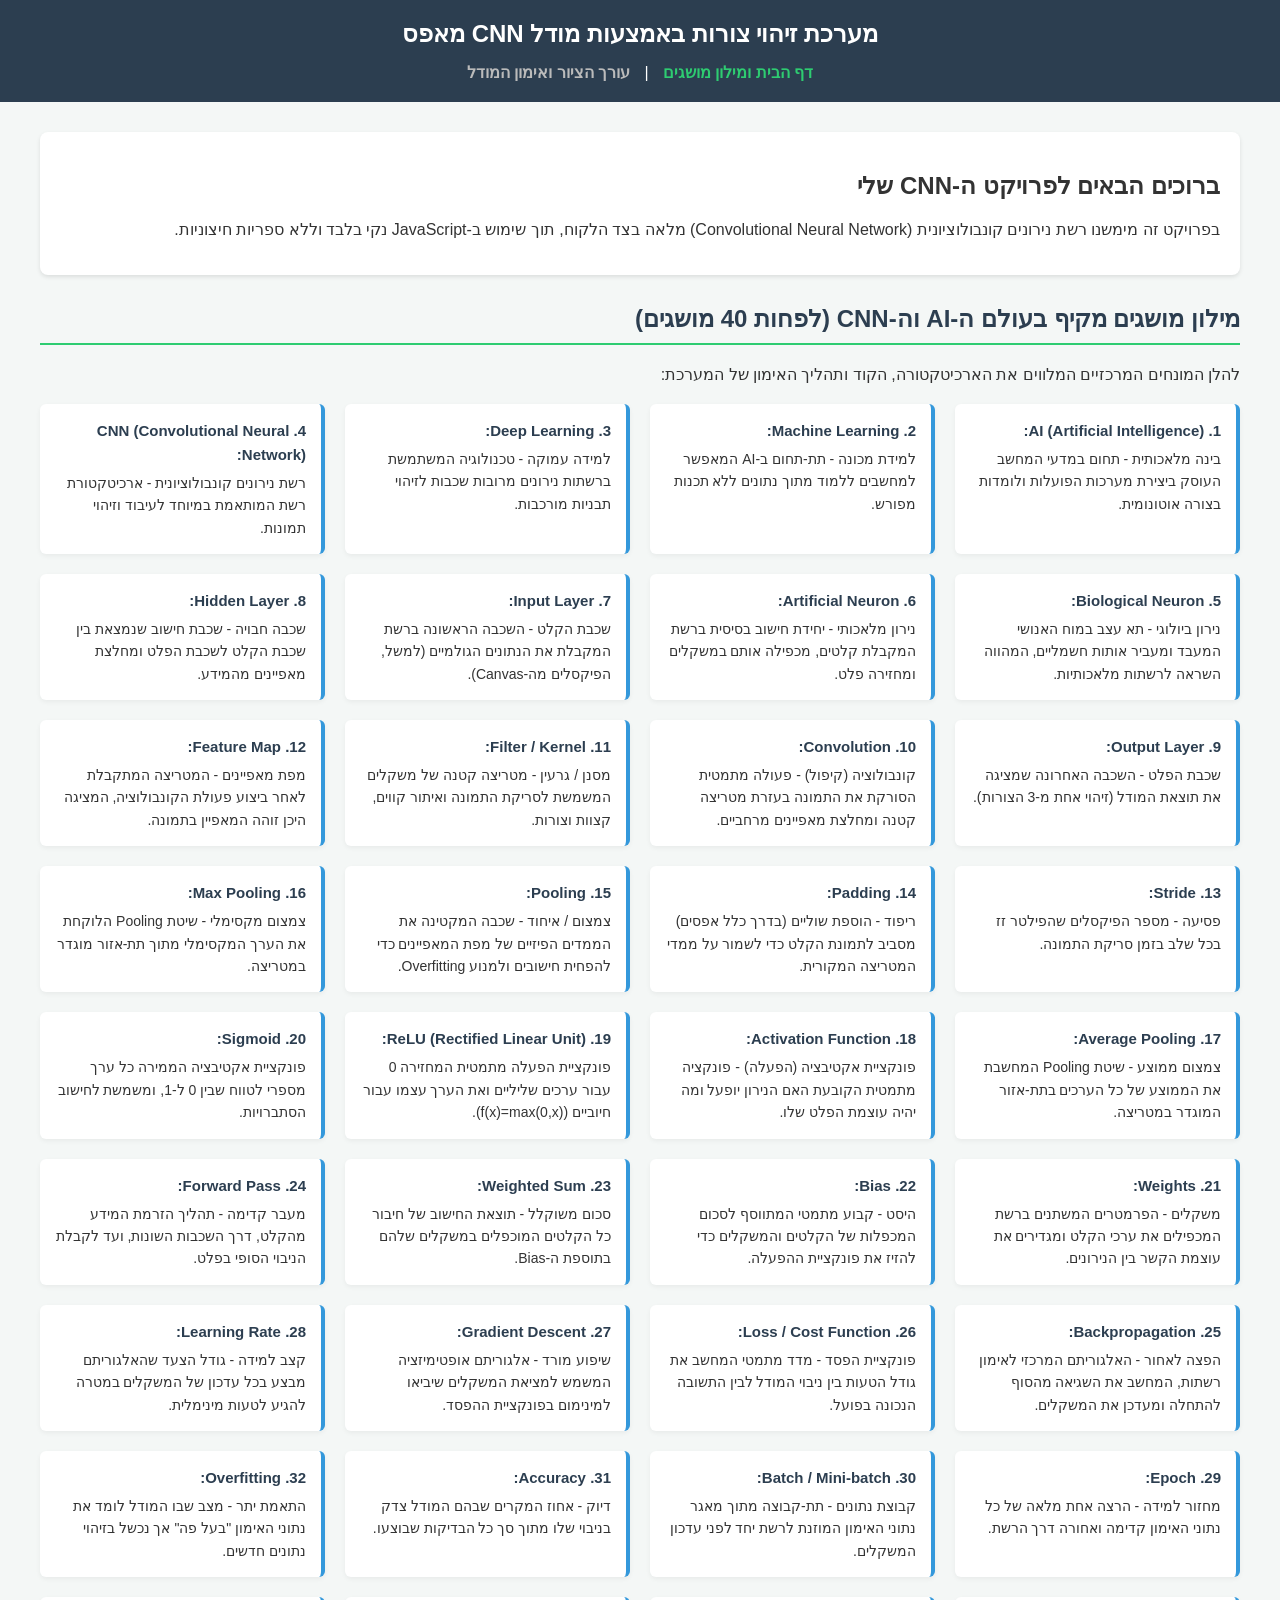
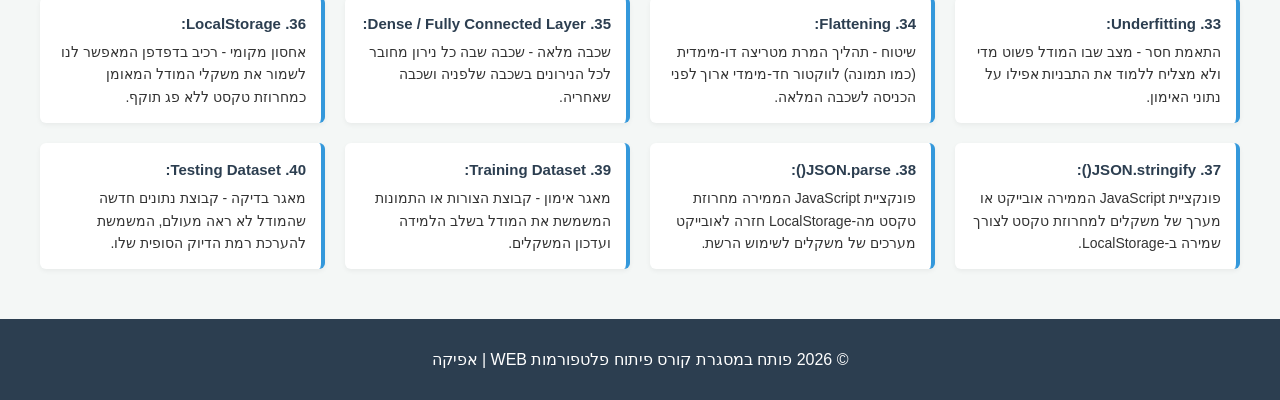
==== index.html @ 8817a7a9 "Add files via upload" ====
<!DOCTYPE html>
<html lang="he" dir="rtl">
<head>
    <meta charset="utf-8" />
    <title>רשת נירונים קונבולוציונית - מילון מושגים</title>
    <link href="style.css" rel="stylesheet" />
</head>
<body>

    <header>
        <h1>מערכת זיהוי צורות באמצעות מודל CNN מאפס</h1>
        <nav>
            <a href="index.html" class="active">דף הבית ומילון מושגים</a> | 
            <a href="model.html">עורך הציור ואימון המודל</a>
        </nav>
    </header>

    <main>
        <section id="intro">
            <h2>ברוכים הבאים לפרויקט ה-CNN שלי</h2>
            <p>בפרויקט זה מימשנו רשת נירונים קונבולוציונית (Convolutional Neural Network) מלאה בצד הלקוח, תוך שימוש ב-JavaScript נקי בלבד וללא ספריות חיצוניות.</p>
        </section>

        <section id="dictionary-section">
            <h2>מילון מושגים מקיף בעולם ה-AI וה-CNN (לפחות 40 מושגים)</h2>
            <p>להלן המונחים המרכזיים המלווים את הארכיטקטורה, הקוד ותהליך האימון של המערכת:</p>
            
            <div class="dictionary-grid">
                <!-- קבוצה 1: מונחים בסיסיים וארכיטקטורה -->
                <div class="card"><strong>1. AI (Artificial Intelligence):</strong> בינה מלאכותית - תחום במדעי המחשב העוסק ביצירת מערכות הפועלות ולומדות בצורה אוטונומית.</div>
                <div class="card"><strong>2. Machine Learning:</strong> למידת מכונה - תת-תחום ב-AI המאפשר למחשבים ללמוד מתוך נתונים ללא תכנות מפורש.</div>
                <div class="card"><strong>3. Deep Learning:</strong> למידה עמוקה - טכנולוגיה המשתמשת ברשתות נירונים מרובות שכבות לזיהוי תבניות מורכבות.</div>
                <div class="card"><strong>4. CNN (Convolutional Neural Network):</strong> רשת נירונים קונבולוציונית - ארכיטקטורת רשת המותאמת במיוחד לעיבוד וזיהוי תמונות.</div>
                <div class="card"><strong>5. Biological Neuron:</strong> נירון ביולוגי - תא עצב במוח האנושי המעבד ומעביר אותות חשמליים, המהווה השראה לרשתות מלאכותיות.</div>
                <div class="card"><strong>6. Artificial Neuron:</strong> נירון מלאכותי - יחידת חישוב בסיסית ברשת המקבלת קלטים, מכפילה אותם במשקלים ומחזירה פלט.</div>
                <div class="card"><strong>7. Input Layer:</strong> שכבת הקלט - השכבה הראשונה ברשת המקבלת את הנתונים הגולמיים (למשל, הפיקסלים מה-Canvas).</div>
                <div class="card"><strong>8. Hidden Layer:</strong> שכבה חבויה - שכבת חישוב שנמצאת בין שכבת הקלט לשכבת הפלט ומחלצת מאפיינים מהמידע.</div>
                <div class="card"><strong>9. Output Layer:</strong> שכבת הפלט - השכבה האחרונה שמציגה את תוצאת המודל (זיהוי אחת מ-3 הצורות).</div>
                <div class="card"><strong>10. Convolution:</strong> קונבולוציה (קיפול) - פעולה מתמטית הסורקת את התמונה בעזרת מטריצה קטנה ומחלצת מאפיינים מרחביים.</div>
                
                <!-- קבוצה 2: רכיבי קונבולוציה וסינון -->
                <div class="card"><strong>11. Filter / Kernel:</strong> מסנן / גרעין - מטריצה קטנה של משקלים המשמשת לסריקת התמונה ואיתור קווים, קצוות וצורות.</div>
                <div class="card"><strong>12. Feature Map:</strong> מפת מאפיינים - המטריצה המתקבלת לאחר ביצוע פעולת הקונבולוציה, המציגה היכן זוהה המאפיין בתמונה.</div>
                <div class="card"><strong>13. Stride:</strong> פסיעה - מספר הפיקסלים שהפילטר זז בכל שלב בזמן סריקת התמונה.</div>
                <div class="card"><strong>14. Padding:</strong> ריפוד - הוספת שוליים (בדרך כלל אפסים) מסביב לתמונת הקלט כדי לשמור על ממדי המטריצה המקורית.</div>
                <div class="card"><strong>15. Pooling:</strong> צמצום / איחוד - שכבה המקטינה את הממדים הפיזיים של מפת המאפיינים כדי להפחית חישובים ולמנוע Overfitting.</div>
                <div class="card"><strong>16. Max Pooling:</strong> צמצום מקסימלי - שיטת Pooling הלוקחת את הערך המקסימלי מתוך תת-אזור מוגדר במטריצה.</div>
                <div class="card"><strong>17. Average Pooling:</strong> צמצום ממוצע - שיטת Pooling המחשבת את הממוצע של כל הערכים בתת-אזור המוגדר במטריצה.</div>
                <div class="card"><strong>18. Activation Function:</strong> פונקציית אקטיבציה (הפעלה) - פונקציה מתמטית הקובעת האם הנירון יופעל ומה יהיה עוצמת הפלט שלו.</div>
                <div class="card"><strong>19. ReLU (Rectified Linear Unit):</strong> פונקציית הפעלה מתמטית המחזירה 0 עבור ערכים שליליים ואת הערך עצמו עבור חיוביים (f(x)=max(0,x)).</div>
                <div class="card"><strong>20. Sigmoid:</strong> פונקציית אקטיבציה הממירה כל ערך מספרי לטווח שבין 0 ל-1, ומשמשת לחישוב הסתברויות.</div>

                <!-- קבוצה 3: תהליכי אימון ומתמטיקה -->
                <div class="card"><strong>21. Weights:</strong> משקלים - הפרמטרים המשתנים ברשת המכפילים את ערכי הקלט ומגדירים את עוצמת הקשר בין הנירונים.</div>
                <div class="card"><strong>22. Bias:</strong> היסט - קבוע מתמטי המתווסף לסכום המכפלות של הקלטים והמשקלים כדי להזיז את פונקציית ההפעלה.</div>
                <div class="card"><strong>23. Weighted Sum:</strong> סכום משוקלל - תוצאת החישוב של חיבור כל הקלטים המוכפלים במשקלים שלהם בתוספת ה-Bias.</div>
                <div class="card"><strong>24. Forward Pass:</strong> מעבר קדימה - תהליך הזרמת המידע מהקלט, דרך השכבות השונות, ועד לקבלת הניבוי הסופי בפלט.</div>
                <div class="card"><strong>25. Backpropagation:</strong> הפצה לאחור - האלגוריתם המרכזי לאימון רשתות, המחשב את השגיאה מהסוף להתחלה ומעדכן את המשקלים.</div>
                <div class="card"><strong>26. Loss / Cost Function:</strong> פונקציית הפסד - מדד מתמטי המחשב את גודל הטעות בין ניבוי המודל לבין התשובה הנכונה בפועל.</div>
                <div class="card"><strong>27. Gradient Descent:</strong> שיפוע מורד - אלגוריתם אופטימיזציה המשמש למציאת המשקלים שיביאו למינימום בפונקציית ההפסד.</div>
                <div class="card"><strong>28. Learning Rate:</strong> קצב למידה - גודל הצעד שהאלגוריתם מבצע בכל עדכון של המשקלים במטרה להגיע לטעות מינימלית.</div>
                <div class="card"><strong>29. Epoch:</strong> מחזור למידה - הרצה אחת מלאה של כל נתוני האימון קדימה ואחורה דרך הרשת.</div>
                <div class="card"><strong>30. Batch / Mini-batch:</strong> קבוצת נתונים - תת-קבוצה מתוך מאגר נתוני האימון המוזנת לרשת יחד לפני עדכון המשקלים.</div>

                <!-- קבוצה 4: הערכה, אחסון וביצועים -->
                <div class="card"><strong>31. Accuracy:</strong> דיוק - אחוז המקרים שבהם המודל צדק בניבוי שלו מתוך סך כל הבדיקות שבוצעו.</div>
                <div class="card"><strong>32. Overfitting:</strong> התאמת יתר - מצב שבו המודל לומד את נתוני האימון "בעל פה" אך נכשל בזיהוי נתונים חדשים.</div>
                <div class="card"><strong>33. Underfitting:</strong> התאמת חסר - מצב שבו המודל פשוט מדי ולא מצליח ללמוד את התבניות אפילו על נתוני האימון.</div>
                <div class="card"><strong>34. Flattening:</strong> שיטוח - תהליך המרת מטריצה דו-מימדית (כמו תמונה) לווקטור חד-מימדי ארוך לפני הכניסה לשכבה המלאה.</div>
                <div class="card"><strong>35. Dense / Fully Connected Layer:</strong> שכבה מלאה - שכבה שבה כל נירון מחובר לכל הנירונים בשכבה שלפניה ושכבה שאחריה.</div>
                <div class="card"><strong>36. LocalStorage:</strong> אחסון מקומי - רכיב בדפדפן המאפשר לנו לשמור את משקלי המודל המאומן כמחרוזת טקסט ללא פג תוקף.</div>
                <div class="card"><strong>37. JSON.stringify():</strong> פונקציית JavaScript הממירה אובייקט או מערך של משקלים למחרוזת טקסט לצורך שמירה ב-LocalStorage.</div>
                <div class="card"><strong>38. JSON.parse():</strong> פונקציית JavaScript הממירה מחרוזת טקסט מה-LocalStorage חזרה לאובייקט מערכים של משקלים לשימוש הרשת.</div>
                <div class="card"><strong>39. Training Dataset:</strong> מאגר אימון - קבוצת הצורות או התמונות המשמשת את המודל בשלב הלמידה ועדכון המשקלים.</div>
                <div class="card"><strong>40. Testing Dataset:</strong> מאגר בדיקה - קבוצת נתונים חדשה שהמודל לא ראה מעולם, המשמשת להערכת רמת הדיוק הסופית שלו.</div>
            </div>
        </section>
    </main>

    <footer>
        <p>© 2026 פותח במסגרת קורס פיתוח פלטפורמות WEB | אפיקה</p>
    </footer>

</body>
</html>
---- style.css ----
/* ����� ���� ������ */
body {
    font-family: Arial, sans-serif;
    margin: 0;
    padding: 0;
    background-color: #f4f7f6;
    color: #333;
}

/* ����� ������ ������ ����� */
header {
    background-color: #2c3e50;
    color: white;
    padding: 20px;
    text-align: center;
}

    header h1 {
        margin: 0;
        font-size: 24px;
    }

nav {
    margin-top: 15px;
}

    nav a {
        color: #bbb;
        text-decoration: none;
        margin: 0 10px;
        font-weight: bold;
        transition: color 0.3s;
    }

        nav a:hover, nav a.active {
            color: #2ecc71;
        }

/* ���� ����� */
main {
    max-width: 1200px;
    margin: 30px auto;
    padding: 0 20px;
}

#intro {
    background-color: white;
    padding: 20px;
    border-radius: 8px;
    box-shadow: 0 2px 4px rgba(0,0,0,0.1);
    margin-bottom: 30px;
}

#dictionary-section h2 {
    color: #2c3e50;
    border-bottom: 2px solid #2ecc71;
    padding-bottom: 10px;
}

/* ����� ����� ������� �-Grid */
.dictionary-grid {
    display: grid;
    grid-template-columns: repeat(auto-fill, minmax(280px, 1fr));
    gap: 20px;
    margin-top: 20px;
}

/* �������� ������ */
.card {
    background-color: white;
    padding: 15px;
    border-radius: 6px;
    box-shadow: 0 2px 5px rgba(0,0,0,0.05);
    border-right: 4px solid #3498db;
    line-height: 1.6;
    font-size: 14px;
    transition: transform 0.2s, box-shadow 0.2s;
}

    .card:hover {
        transform: translateY(-3px);
        box-shadow: 0 4px 10px rgba(0,0,0,0.1);
    }

    .card strong {
        color: #2c3e50;
        display: block;
        margin-bottom: 5px;
        font-size: 15px;
    }

/* ����� ������ */
footer {
    background-color: #2c3e50;
    color: white;
    text-align: center;
    padding: 15px;
    position: relative;
    bottom: 0;
    width: 100%;
    margin-top: 50px;
    box-sizing: border-box;
}

/* ����� ���� ������ */
body {
    font-family: Arial, sans-serif;
    margin: 0;
    padding: 0;
    background-color: #f4f7f6;
    color: #333;
}

/* ����� ������ ������ ����� */
header {
    background-color: #2c3e50;
    color: white;
    padding: 20px;
    text-align: center;
}

    header h1 {
        margin: 0;
        font-size: 24px;
    }

nav {
    margin-top: 15px;
}

    nav a {
        color: #bbb;
        text-decoration: none;
        margin: 0 10px;
        font-weight: bold;
        transition: color 0.3s;
    }

        nav a:hover, nav a.active {
            color: #2ecc71;
        }

/* ���� ����� */
main {
    max-width: 1200px;
    margin: 30px auto;
    padding: 0 20px;
}

#intro {
    background-color: white;
    padding: 20px;
    border-radius: 8px;
    box-shadow: 0 2px 4px rgba(0,0,0,0.1);
    margin-bottom: 30px;
}

#dictionary-section h2 {
    color: #2c3e50;
    border-bottom: 2px solid #2ecc71;
    padding-bottom: 10px;
}

/* ����� ����� ������� �-Grid */
.dictionary-grid {
    display: grid;
    grid-template-columns: repeat(auto-fill, minmax(280px, 1fr));
    gap: 20px;
    margin-top: 20px;
}

/* �������� ������ */
.card {
    background-color: white;
    padding: 15px;
    border-radius: 6px;
    box-shadow: 0 2px 5px rgba(0,0,0,0.05);
    border-right: 4px solid #3498db;
    line-height: 1.6;
    font-size: 14px;
    transition: transform 0.2s, box-shadow 0.2s;
}

    .card:hover {
        transform: translateY(-3px);
        box-shadow: 0 4px 10px rgba(0,0,0,0.1);
    }

    .card strong {
        color: #2c3e50;
        display: block;
        margin-bottom: 5px;
        font-size: 15px;
    }

/* ����� ������ */
footer {
    background-color: #2c3e50;
    color: white;
    text-align: center;
    padding: 15px;
    position: relative;
    bottom: 0;
    width: 100%;
    margin-top: 50px;
    box-sizing: border-box;
}

/* ==========================================================================
   ����� ����� ���� �� ����� (model.html)
   ========================================================================== */

/* ����� ���� ���� ������ (���� ������ �����, ���� ���� �����) */
.model-container {
    display: flex;
    flex-wrap: wrap;
    gap: 30px;
    margin-top: 20px;
}

/* ����� ������� */
.control-panel {
    flex: 1;
    min-width: 300px;
    background-color: white;
    padding: 25px;
    border-radius: 8px;
    box-shadow: 0 2px 5px rgba(0,0,0,0.05);
}

/* ����� ��� ����� */
.workspace-panel {
    flex: 1.2;
    min-width: 320px;
    background-color: white;
    padding: 25px;
    border-radius: 8px;
    box-shadow: 0 2px 5px rgba(0,0,0,0.05);
    text-align: center;
}

    .control-panel h2, .workspace-panel h2 {
        color: #2c3e50;
        margin-top: 0;
        font-size: 20px;
        border-bottom: 2px solid #3498db;
        padding-bottom: 8px;
    }

.instruction-text {
    font-size: 14px;
    color: #7f8c8d;
    margin-bottom: 20px;
}

/* ����� ��� (Inputs) */
.control-group {
    display: flex;
    justify-content: space-between;
    align-items: center;
    margin-bottom: 15px;
}

    .control-group label {
        font-weight: bold;
        font-size: 14px;
        color: #34495e;
    }

    .control-group input, .control-group select {
        width: 100px;
        padding: 6px 10px;
        border: 1px solid #bdc3c7;
        border-radius: 4px;
        font-size: 14px;
        text-align: center;
    }

/* ����� ����� ����� */
.status-box {
    background-color: #f8f9fa;
    padding: 15px;
    border-radius: 6px;
    border: 1px solid #e9ecef;
    margin-top: 20px;
    text-align: right;
}

    .status-box h3 {
        margin-top: 0;
        font-size: 16px;
        color: #2c3e50;
    }

    .status-box p {
        margin: 8px 0;
        font-size: 14px;
    }

.status-text {
    font-weight: bold;
}

.text-red {
    color: #e74c3c;
}

.text-green {
    color: #2ecc71;
}

/* ����� ��� ����� (Canvas) */
.canvas-wrapper {
    display: inline-block;
    background-color: #000000; /* ���� ���� ���� ������ ���� - ����� ������ ����� */
    padding: 5px;
    border-radius: 8px;
    box-shadow: 0 4px 10px rgba(0,0,0,0.15);
    margin: 15px 0;
}

canvas {
    display: block;
    cursor: crosshair; /* ���� �� ����� ������ ���� ���� */
    background-color: #000000;
}

/* ������ ����� ���� �-Canvas */
.canvas-controls {
    display: flex;
    justify-content: center;
    align-items: center;
    gap: 15px;
    margin-bottom: 25px;
}

.label-select-shape {
    font-weight: bold;
    font-size: 14px;
    margin-right: 10px;
}

/* ���� ������ ������ �������� */
.action-buttons {
    display: flex;
    justify-content: center;
    gap: 15px;
    margin-bottom: 20px;
}

/* ����� ���� �� ������� */
button {
    padding: 10px 18px;
    font-size: 14px;
    font-weight: bold;
    border: none;
    border-radius: 4px;
    cursor: pointer;
    transition: background-color 0.2s, transform 0.1s;
}

    button:active {
        transform: scale(0.98);
    }

.btn-primary {
    background-color: #3498db;
    color: white;
}

    .btn-primary:hover {
        background-color: #2980b9;
    }

.btn-secondary {
    background-color: #95a5a6;
    color: white;
}

    .btn-secondary:hover {
        background-color: #7f8c8d;
    }

.btn-action {
    background-color: #2ecc71;
    color: white;
    padding: 12px 24px;
    font-size: 15px;
}

    .btn-action:hover {
        background-color: #27ae60;
    }

.btn-danger {
    background-color: #e74c3c;
    color: white;
}

    .btn-danger:hover {
        background-color: #c0392b;
    }

/* ��� ��� ������ ���� (���� ����� �������) */
.btn-disabled {
    background-color: #bdc3c7 !important;
    color: #7f8c8d !important;
    cursor: not-allowed;
}

/* ����� ����� ������ */
.prediction-box {
    background-color: #e8f4f8;
    border: 2px dashed #3498db;
    padding: 15px;
    border-radius: 6px;
    font-size: 18px;
    font-weight: bold;
    color: #2c3e50;
    margin-top: 20px;
}

.predicted-value {
    color: #e67e22;
    font-size: 22px;
}

hr {
    border: 0;
    border-top: 1px solid #eee;
    margin: 20px 0;
}
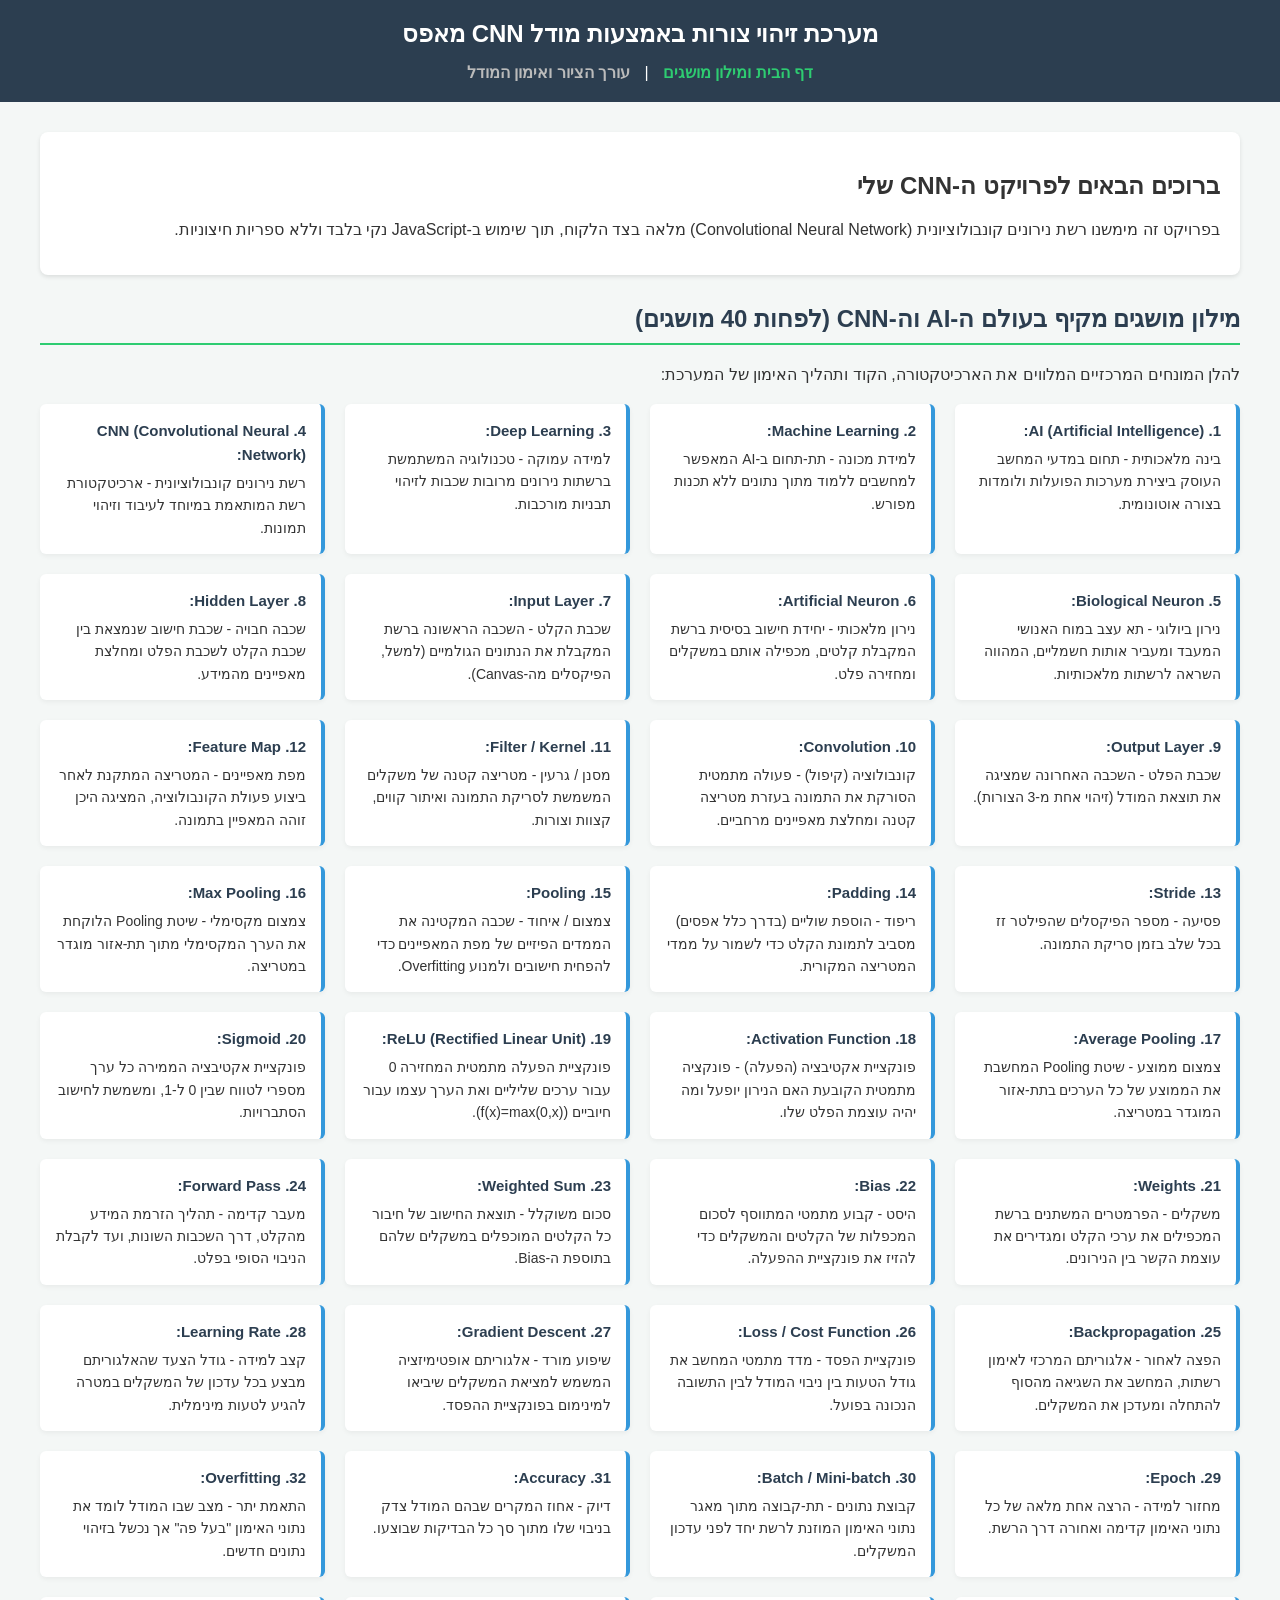
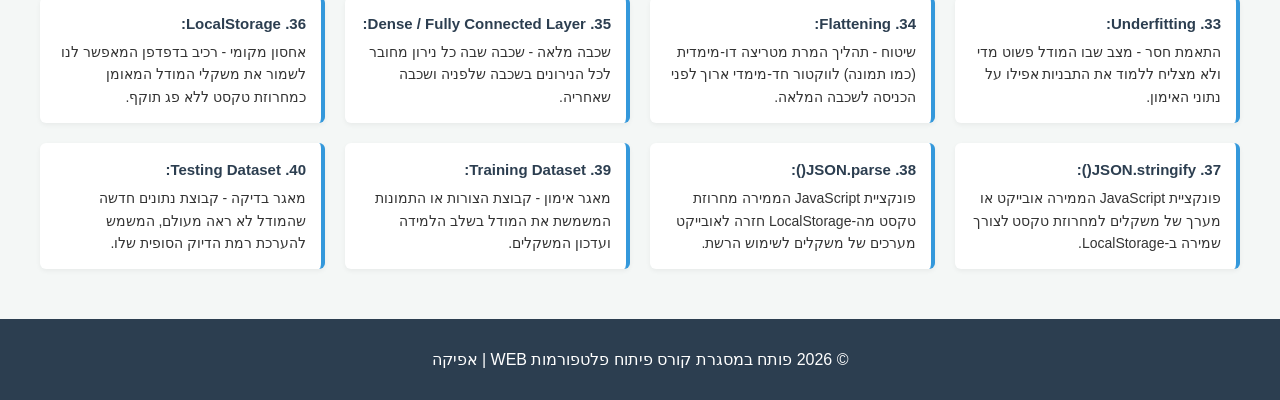
==== commit 74257d29: "Update index.html" ====
--- a/index.html
+++ b/index.html
@@ -26,7 +26,6 @@
             <p>להלן המונחים המרכזיים המלווים את הארכיטקטורה, הקוד ותהליך האימון של המערכת:</p>
             
             <div class="dictionary-grid">
-                <!-- קבוצה 1: מונחים בסיסיים וארכיטקטורה -->
                 <div class="card"><strong>1. AI (Artificial Intelligence):</strong> בינה מלאכותית - תחום במדעי המחשב העוסק ביצירת מערכות הפועלות ולומדות בצורה אוטונומית.</div>
                 <div class="card"><strong>2. Machine Learning:</strong> למידת מכונה - תת-תחום ב-AI המאפשר למחשבים ללמוד מתוך נתונים ללא תכנות מפורש.</div>
                 <div class="card"><strong>3. Deep Learning:</strong> למידה עמוקה - טכנולוגיה המשתמשת ברשתות נירונים מרובות שכבות לזיהוי תבניות מורכבות.</div>
@@ -37,10 +36,8 @@
                 <div class="card"><strong>8. Hidden Layer:</strong> שכבה חבויה - שכבת חישוב שנמצאת בין שכבת הקלט לשכבת הפלט ומחלצת מאפיינים מהמידע.</div>
                 <div class="card"><strong>9. Output Layer:</strong> שכבת הפלט - השכבה האחרונה שמציגה את תוצאת המודל (זיהוי אחת מ-3 הצורות).</div>
                 <div class="card"><strong>10. Convolution:</strong> קונבולוציה (קיפול) - פעולה מתמטית הסורקת את התמונה בעזרת מטריצה קטנה ומחלצת מאפיינים מרחביים.</div>
-                
-                <!-- קבוצה 2: רכיבי קונבולוציה וסינון -->
                 <div class="card"><strong>11. Filter / Kernel:</strong> מסנן / גרעין - מטריצה קטנה של משקלים המשמשת לסריקת התמונה ואיתור קווים, קצוות וצורות.</div>
-                <div class="card"><strong>12. Feature Map:</strong> מפת מאפיינים - המטריצה המתקבלת לאחר ביצוע פעולת הקונבולוציה, המציגה היכן זוהה המאפיין בתמונה.</div>
+                <div class="card"><strong>12. Feature Map:</strong> מפת מאפיינים - המטריצה המתקנת לאחר ביצוע פעולת הקונבולוציה, המציגה היכן זוהה המאפיין בתמונה.</div>
                 <div class="card"><strong>13. Stride:</strong> פסיעה - מספר הפיקסלים שהפילטר זז בכל שלב בזמן סריקת התמונה.</div>
                 <div class="card"><strong>14. Padding:</strong> ריפוד - הוספת שוליים (בדרך כלל אפסים) מסביב לתמונת הקלט כדי לשמור על ממדי המטריצה המקורית.</div>
                 <div class="card"><strong>15. Pooling:</strong> צמצום / איחוד - שכבה המקטינה את הממדים הפיזיים של מפת המאפיינים כדי להפחית חישובים ולמנוע Overfitting.</div>
@@ -49,20 +46,16 @@
                 <div class="card"><strong>18. Activation Function:</strong> פונקציית אקטיבציה (הפעלה) - פונקציה מתמטית הקובעת האם הנירון יופעל ומה יהיה עוצמת הפלט שלו.</div>
                 <div class="card"><strong>19. ReLU (Rectified Linear Unit):</strong> פונקציית הפעלה מתמטית המחזירה 0 עבור ערכים שליליים ואת הערך עצמו עבור חיוביים (f(x)=max(0,x)).</div>
                 <div class="card"><strong>20. Sigmoid:</strong> פונקציית אקטיבציה הממירה כל ערך מספרי לטווח שבין 0 ל-1, ומשמשת לחישוב הסתברויות.</div>
-
-                <!-- קבוצה 3: תהליכי אימון ומתמטיקה -->
                 <div class="card"><strong>21. Weights:</strong> משקלים - הפרמטרים המשתנים ברשת המכפילים את ערכי הקלט ומגדירים את עוצמת הקשר בין הנירונים.</div>
                 <div class="card"><strong>22. Bias:</strong> היסט - קבוע מתמטי המתווסף לסכום המכפלות של הקלטים והמשקלים כדי להזיז את פונקציית ההפעלה.</div>
                 <div class="card"><strong>23. Weighted Sum:</strong> סכום משוקלל - תוצאת החישוב של חיבור כל הקלטים המוכפלים במשקלים שלהם בתוספת ה-Bias.</div>
                 <div class="card"><strong>24. Forward Pass:</strong> מעבר קדימה - תהליך הזרמת המידע מהקלט, דרך השכבות השונות, ועד לקבלת הניבוי הסופי בפלט.</div>
-                <div class="card"><strong>25. Backpropagation:</strong> הפצה לאחור - האלגוריתם המרכזי לאימון רשתות, המחשב את השגיאה מהסוף להתחלה ומעדכן את המשקלים.</div>
+                <div class="card"><strong>25. Backpropagation:</strong> הפצה לאחור - אלגוריתם המרכזי לאימון רשתות, המחשב את השגיאה מהסוף להתחלה ומעדכן את המשקלים.</div>
                 <div class="card"><strong>26. Loss / Cost Function:</strong> פונקציית הפסד - מדד מתמטי המחשב את גודל הטעות בין ניבוי המודל לבין התשובה הנכונה בפועל.</div>
                 <div class="card"><strong>27. Gradient Descent:</strong> שיפוע מורד - אלגוריתם אופטימיזציה המשמש למציאת המשקלים שיביאו למינימום בפונקציית ההפסד.</div>
                 <div class="card"><strong>28. Learning Rate:</strong> קצב למידה - גודל הצעד שהאלגוריתם מבצע בכל עדכון של המשקלים במטרה להגיע לטעות מינימלית.</div>
                 <div class="card"><strong>29. Epoch:</strong> מחזור למידה - הרצה אחת מלאה של כל נתוני האימון קדימה ואחורה דרך הרשת.</div>
                 <div class="card"><strong>30. Batch / Mini-batch:</strong> קבוצת נתונים - תת-קבוצה מתוך מאגר נתוני האימון המוזנת לרשת יחד לפני עדכון המשקלים.</div>
-
-                <!-- קבוצה 4: הערכה, אחסון וביצועים -->
                 <div class="card"><strong>31. Accuracy:</strong> דיוק - אחוז המקרים שבהם המודל צדק בניבוי שלו מתוך סך כל הבדיקות שבוצעו.</div>
                 <div class="card"><strong>32. Overfitting:</strong> התאמת יתר - מצב שבו המודל לומד את נתוני האימון "בעל פה" אך נכשל בזיהוי נתונים חדשים.</div>
                 <div class="card"><strong>33. Underfitting:</strong> התאמת חסר - מצב שבו המודל פשוט מדי ולא מצליח ללמוד את התבניות אפילו על נתוני האימון.</div>
@@ -72,7 +65,7 @@
                 <div class="card"><strong>37. JSON.stringify():</strong> פונקציית JavaScript הממירה אובייקט או מערך של משקלים למחרוזת טקסט לצורך שמירה ב-LocalStorage.</div>
                 <div class="card"><strong>38. JSON.parse():</strong> פונקציית JavaScript הממירה מחרוזת טקסט מה-LocalStorage חזרה לאובייקט מערכים של משקלים לשימוש הרשת.</div>
                 <div class="card"><strong>39. Training Dataset:</strong> מאגר אימון - קבוצת הצורות או התמונות המשמשת את המודל בשלב הלמידה ועדכון המשקלים.</div>
-                <div class="card"><strong>40. Testing Dataset:</strong> מאגר בדיקה - קבוצת נתונים חדשה שהמודל לא ראה מעולם, המשמשת להערכת רמת הדיוק הסופית שלו.</div>
+                <div class="card"><strong>40. Testing Dataset:</strong> מאגר בדיקה - קבוצת נתונים חדשה שהמודל לא ראה מעולם, המשמש להערכת רמת הדיוק הסופית שלו.</div>
             </div>
         </section>
     </main>
@@ -82,4 +75,4 @@
     </footer>
 
 </body>
-</html>+</html>
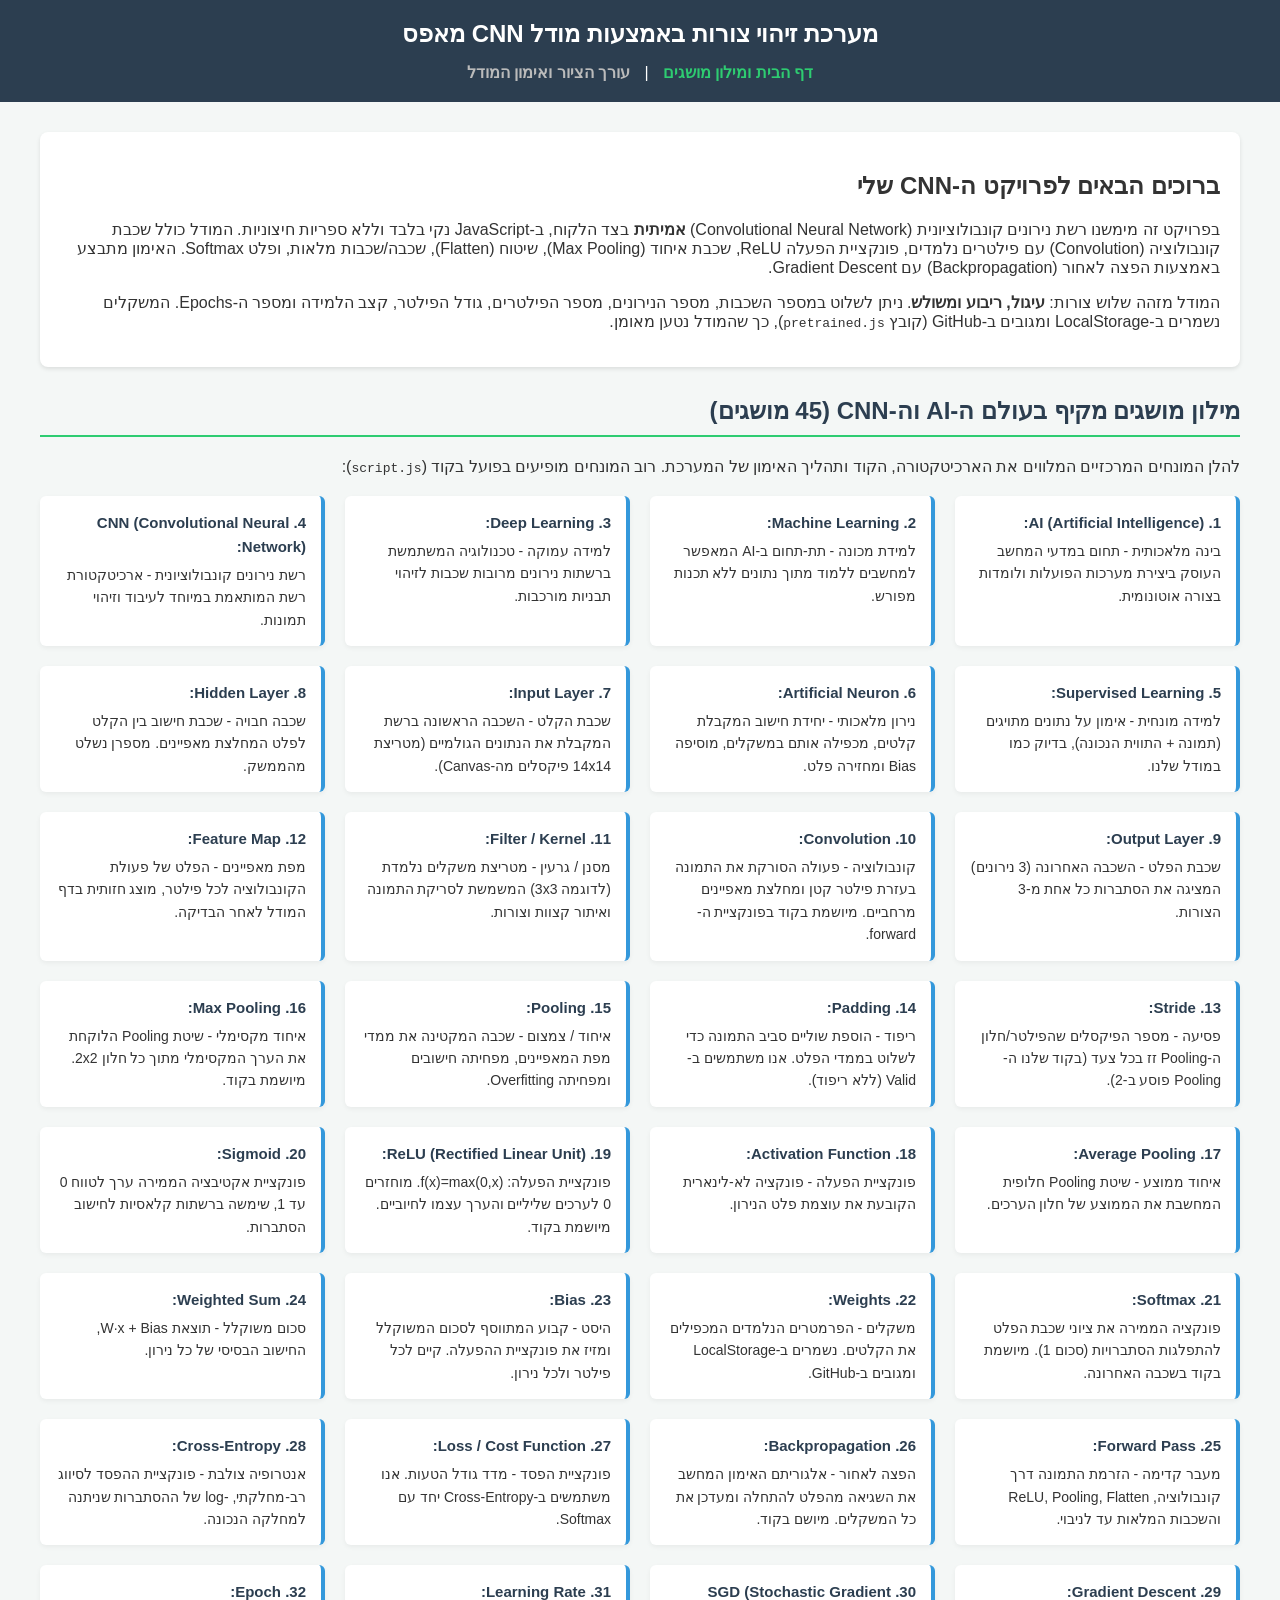
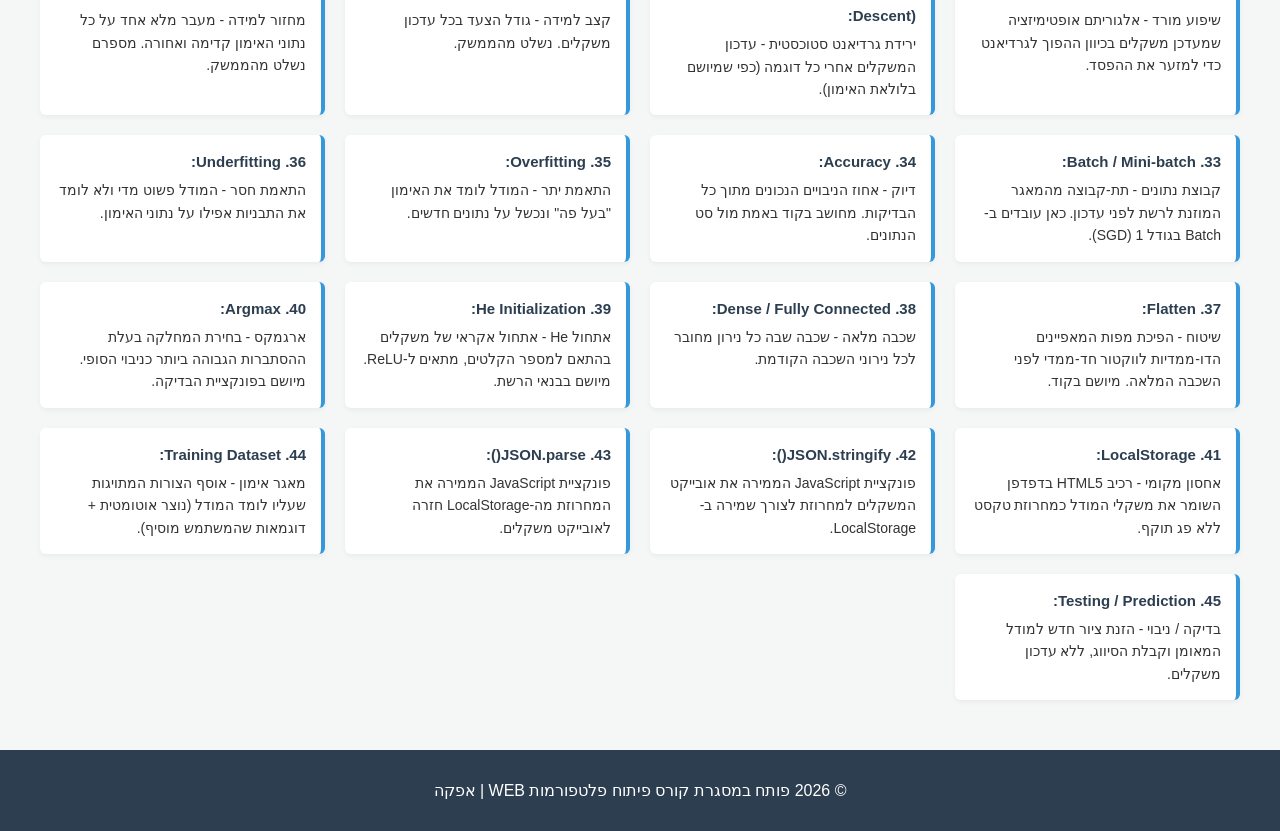
==== commit d6f9deb0: "Update index.html" ====
--- a/index.html
+++ b/index.html
@@ -18,60 +18,66 @@
     <main>
         <section id="intro">
             <h2>ברוכים הבאים לפרויקט ה-CNN שלי</h2>
-            <p>בפרויקט זה מימשנו רשת נירונים קונבולוציונית (Convolutional Neural Network) מלאה בצד הלקוח, תוך שימוש ב-JavaScript נקי בלבד וללא ספריות חיצוניות.</p>
+            <p>בפרויקט זה מימשנו רשת נירונים קונבולוציונית (Convolutional Neural Network) <strong>אמיתית</strong> בצד הלקוח, ב-JavaScript נקי בלבד וללא ספריות חיצוניות. המודל כולל שכבת קונבולוציה (Convolution) עם פילטרים נלמדים, פונקציית הפעלה ReLU, שכבת איחוד (Max Pooling), שיטוח (Flatten), שכבה/שכבות מלאות, ופלט Softmax. האימון מתבצע באמצעות הפצה לאחור (Backpropagation) עם Gradient Descent.</p>
+            <p>המודל מזהה שלוש צורות: <strong>עיגול, ריבוע ומשולש</strong>. ניתן לשלוט במספר השכבות, מספר הנירונים, מספר הפילטרים, גודל הפילטר, קצב הלמידה ומספר ה-Epochs. המשקלים נשמרים ב-LocalStorage ומגובים ב-GitHub (קובץ <code>pretrained.js</code>), כך שהמודל נטען מאומן.</p>
         </section>
 
         <section id="dictionary-section">
-            <h2>מילון מושגים מקיף בעולם ה-AI וה-CNN (לפחות 40 מושגים)</h2>
-            <p>להלן המונחים המרכזיים המלווים את הארכיטקטורה, הקוד ותהליך האימון של המערכת:</p>
+            <h2>מילון מושגים מקיף בעולם ה-AI וה-CNN (45 מושגים)</h2>
+            <p>להלן המונחים המרכזיים המלווים את הארכיטקטורה, הקוד ותהליך האימון של המערכת. רוב המונחים מופיעים בפועל בקוד (<code>script.js</code>):</p>
             
             <div class="dictionary-grid">
                 <div class="card"><strong>1. AI (Artificial Intelligence):</strong> בינה מלאכותית - תחום במדעי המחשב העוסק ביצירת מערכות הפועלות ולומדות בצורה אוטונומית.</div>
                 <div class="card"><strong>2. Machine Learning:</strong> למידת מכונה - תת-תחום ב-AI המאפשר למחשבים ללמוד מתוך נתונים ללא תכנות מפורש.</div>
                 <div class="card"><strong>3. Deep Learning:</strong> למידה עמוקה - טכנולוגיה המשתמשת ברשתות נירונים מרובות שכבות לזיהוי תבניות מורכבות.</div>
                 <div class="card"><strong>4. CNN (Convolutional Neural Network):</strong> רשת נירונים קונבולוציונית - ארכיטקטורת רשת המותאמת במיוחד לעיבוד וזיהוי תמונות.</div>
-                <div class="card"><strong>5. Biological Neuron:</strong> נירון ביולוגי - תא עצב במוח האנושי המעבד ומעביר אותות חשמליים, המהווה השראה לרשתות מלאכותיות.</div>
-                <div class="card"><strong>6. Artificial Neuron:</strong> נירון מלאכותי - יחידת חישוב בסיסית ברשת המקבלת קלטים, מכפילה אותם במשקלים ומחזירה פלט.</div>
-                <div class="card"><strong>7. Input Layer:</strong> שכבת הקלט - השכבה הראשונה ברשת המקבלת את הנתונים הגולמיים (למשל, הפיקסלים מה-Canvas).</div>
-                <div class="card"><strong>8. Hidden Layer:</strong> שכבה חבויה - שכבת חישוב שנמצאת בין שכבת הקלט לשכבת הפלט ומחלצת מאפיינים מהמידע.</div>
-                <div class="card"><strong>9. Output Layer:</strong> שכבת הפלט - השכבה האחרונה שמציגה את תוצאת המודל (זיהוי אחת מ-3 הצורות).</div>
-                <div class="card"><strong>10. Convolution:</strong> קונבולוציה (קיפול) - פעולה מתמטית הסורקת את התמונה בעזרת מטריצה קטנה ומחלצת מאפיינים מרחביים.</div>
-                <div class="card"><strong>11. Filter / Kernel:</strong> מסנן / גרעין - מטריצה קטנה של משקלים המשמשת לסריקת התמונה ואיתור קווים, קצוות וצורות.</div>
-                <div class="card"><strong>12. Feature Map:</strong> מפת מאפיינים - המטריצה המתקנת לאחר ביצוע פעולת הקונבולוציה, המציגה היכן זוהה המאפיין בתמונה.</div>
-                <div class="card"><strong>13. Stride:</strong> פסיעה - מספר הפיקסלים שהפילטר זז בכל שלב בזמן סריקת התמונה.</div>
-                <div class="card"><strong>14. Padding:</strong> ריפוד - הוספת שוליים (בדרך כלל אפסים) מסביב לתמונת הקלט כדי לשמור על ממדי המטריצה המקורית.</div>
-                <div class="card"><strong>15. Pooling:</strong> צמצום / איחוד - שכבה המקטינה את הממדים הפיזיים של מפת המאפיינים כדי להפחית חישובים ולמנוע Overfitting.</div>
-                <div class="card"><strong>16. Max Pooling:</strong> צמצום מקסימלי - שיטת Pooling הלוקחת את הערך המקסימלי מתוך תת-אזור מוגדר במטריצה.</div>
-                <div class="card"><strong>17. Average Pooling:</strong> צמצום ממוצע - שיטת Pooling המחשבת את הממוצע של כל הערכים בתת-אזור המוגדר במטריצה.</div>
-                <div class="card"><strong>18. Activation Function:</strong> פונקציית אקטיבציה (הפעלה) - פונקציה מתמטית הקובעת האם הנירון יופעל ומה יהיה עוצמת הפלט שלו.</div>
-                <div class="card"><strong>19. ReLU (Rectified Linear Unit):</strong> פונקציית הפעלה מתמטית המחזירה 0 עבור ערכים שליליים ואת הערך עצמו עבור חיוביים (f(x)=max(0,x)).</div>
-                <div class="card"><strong>20. Sigmoid:</strong> פונקציית אקטיבציה הממירה כל ערך מספרי לטווח שבין 0 ל-1, ומשמשת לחישוב הסתברויות.</div>
-                <div class="card"><strong>21. Weights:</strong> משקלים - הפרמטרים המשתנים ברשת המכפילים את ערכי הקלט ומגדירים את עוצמת הקשר בין הנירונים.</div>
-                <div class="card"><strong>22. Bias:</strong> היסט - קבוע מתמטי המתווסף לסכום המכפלות של הקלטים והמשקלים כדי להזיז את פונקציית ההפעלה.</div>
-                <div class="card"><strong>23. Weighted Sum:</strong> סכום משוקלל - תוצאת החישוב של חיבור כל הקלטים המוכפלים במשקלים שלהם בתוספת ה-Bias.</div>
-                <div class="card"><strong>24. Forward Pass:</strong> מעבר קדימה - תהליך הזרמת המידע מהקלט, דרך השכבות השונות, ועד לקבלת הניבוי הסופי בפלט.</div>
-                <div class="card"><strong>25. Backpropagation:</strong> הפצה לאחור - אלגוריתם המרכזי לאימון רשתות, המחשב את השגיאה מהסוף להתחלה ומעדכן את המשקלים.</div>
-                <div class="card"><strong>26. Loss / Cost Function:</strong> פונקציית הפסד - מדד מתמטי המחשב את גודל הטעות בין ניבוי המודל לבין התשובה הנכונה בפועל.</div>
-                <div class="card"><strong>27. Gradient Descent:</strong> שיפוע מורד - אלגוריתם אופטימיזציה המשמש למציאת המשקלים שיביאו למינימום בפונקציית ההפסד.</div>
-                <div class="card"><strong>28. Learning Rate:</strong> קצב למידה - גודל הצעד שהאלגוריתם מבצע בכל עדכון של המשקלים במטרה להגיע לטעות מינימלית.</div>
-                <div class="card"><strong>29. Epoch:</strong> מחזור למידה - הרצה אחת מלאה של כל נתוני האימון קדימה ואחורה דרך הרשת.</div>
-                <div class="card"><strong>30. Batch / Mini-batch:</strong> קבוצת נתונים - תת-קבוצה מתוך מאגר נתוני האימון המוזנת לרשת יחד לפני עדכון המשקלים.</div>
-                <div class="card"><strong>31. Accuracy:</strong> דיוק - אחוז המקרים שבהם המודל צדק בניבוי שלו מתוך סך כל הבדיקות שבוצעו.</div>
-                <div class="card"><strong>32. Overfitting:</strong> התאמת יתר - מצב שבו המודל לומד את נתוני האימון "בעל פה" אך נכשל בזיהוי נתונים חדשים.</div>
-                <div class="card"><strong>33. Underfitting:</strong> התאמת חסר - מצב שבו המודל פשוט מדי ולא מצליח ללמוד את התבניות אפילו על נתוני האימון.</div>
-                <div class="card"><strong>34. Flattening:</strong> שיטוח - תהליך המרת מטריצה דו-מימדית (כמו תמונה) לווקטור חד-מימדי ארוך לפני הכניסה לשכבה המלאה.</div>
-                <div class="card"><strong>35. Dense / Fully Connected Layer:</strong> שכבה מלאה - שכבה שבה כל נירון מחובר לכל הנירונים בשכבה שלפניה ושכבה שאחריה.</div>
-                <div class="card"><strong>36. LocalStorage:</strong> אחסון מקומי - רכיב בדפדפן המאפשר לנו לשמור את משקלי המודל המאומן כמחרוזת טקסט ללא פג תוקף.</div>
-                <div class="card"><strong>37. JSON.stringify():</strong> פונקציית JavaScript הממירה אובייקט או מערך של משקלים למחרוזת טקסט לצורך שמירה ב-LocalStorage.</div>
-                <div class="card"><strong>38. JSON.parse():</strong> פונקציית JavaScript הממירה מחרוזת טקסט מה-LocalStorage חזרה לאובייקט מערכים של משקלים לשימוש הרשת.</div>
-                <div class="card"><strong>39. Training Dataset:</strong> מאגר אימון - קבוצת הצורות או התמונות המשמשת את המודל בשלב הלמידה ועדכון המשקלים.</div>
-                <div class="card"><strong>40. Testing Dataset:</strong> מאגר בדיקה - קבוצת נתונים חדשה שהמודל לא ראה מעולם, המשמש להערכת רמת הדיוק הסופית שלו.</div>
+                <div class="card"><strong>5. Supervised Learning:</strong> למידה מונחית - אימון על נתונים מתויגים (תמונה + התווית הנכונה), בדיוק כמו במודל שלנו.</div>
+                <div class="card"><strong>6. Artificial Neuron:</strong> נירון מלאכותי - יחידת חישוב המקבלת קלטים, מכפילה אותם במשקלים, מוסיפה Bias ומחזירה פלט.</div>
+                <div class="card"><strong>7. Input Layer:</strong> שכבת הקלט - השכבה הראשונה ברשת המקבלת את הנתונים הגולמיים (מטריצת 14x14 פיקסלים מה-Canvas).</div>
+                <div class="card"><strong>8. Hidden Layer:</strong> שכבה חבויה - שכבת חישוב בין הקלט לפלט המחלצת מאפיינים. מספרן נשלט מהממשק.</div>
+                <div class="card"><strong>9. Output Layer:</strong> שכבת הפלט - השכבה האחרונה (3 נירונים) המציגה את הסתברות כל אחת מ-3 הצורות.</div>
+                <div class="card"><strong>10. Convolution:</strong> קונבולוציה - פעולה הסורקת את התמונה בעזרת פילטר קטן ומחלצת מאפיינים מרחביים. מיושמת בקוד בפונקציית ה-forward.</div>
+                <div class="card"><strong>11. Filter / Kernel:</strong> מסנן / גרעין - מטריצת משקלים נלמדת (לדוגמה 3x3) המשמשת לסריקת התמונה ואיתור קצוות וצורות.</div>
+                <div class="card"><strong>12. Feature Map:</strong> מפת מאפיינים - הפלט של פעולת הקונבולוציה לכל פילטר, מוצג חזותית בדף המודל לאחר הבדיקה.</div>
+                <div class="card"><strong>13. Stride:</strong> פסיעה - מספר הפיקסלים שהפילטר/חלון ה-Pooling זז בכל צעד (בקוד שלנו ה-Pooling פוסע ב-2).</div>
+                <div class="card"><strong>14. Padding:</strong> ריפוד - הוספת שוליים סביב התמונה כדי לשלוט בממדי הפלט. אנו משתמשים ב-Valid (ללא ריפוד).</div>
+                <div class="card"><strong>15. Pooling:</strong> איחוד / צמצום - שכבה המקטינה את ממדי מפת המאפיינים, מפחיתה חישובים ומפחיתה Overfitting.</div>
+                <div class="card"><strong>16. Max Pooling:</strong> איחוד מקסימלי - שיטת Pooling הלוקחת את הערך המקסימלי מתוך כל חלון 2x2. מיושמת בקוד.</div>
+                <div class="card"><strong>17. Average Pooling:</strong> איחוד ממוצע - שיטת Pooling חלופית המחשבת את הממוצע של חלון הערכים.</div>
+                <div class="card"><strong>18. Activation Function:</strong> פונקציית הפעלה - פונקציה לא-לינארית הקובעת את עוצמת פלט הנירון.</div>
+                <div class="card"><strong>19. ReLU (Rectified Linear Unit):</strong> פונקציית הפעלה: f(x)=max(0,x). מוחזרים 0 לערכים שליליים והערך עצמו לחיוביים. מיושמת בקוד.</div>
+                <div class="card"><strong>20. Sigmoid:</strong> פונקציית אקטיבציה הממירה ערך לטווח 0 עד 1, שימשה ברשתות קלאסיות לחישוב הסתברות.</div>
+                <div class="card"><strong>21. Softmax:</strong> פונקציה הממירה את ציוני שכבת הפלט להתפלגות הסתברויות (סכום 1). מיושמת בקוד בשכבה האחרונה.</div>
+                <div class="card"><strong>22. Weights:</strong> משקלים - הפרמטרים הנלמדים המכפילים את הקלטים. נשמרים ב-LocalStorage ומגובים ב-GitHub.</div>
+                <div class="card"><strong>23. Bias:</strong> היסט - קבוע המתווסף לסכום המשוקלל ומזיז את פונקציית ההפעלה. קיים לכל פילטר ולכל נירון.</div>
+                <div class="card"><strong>24. Weighted Sum:</strong> סכום משוקלל - תוצאת W·x + Bias, החישוב הבסיסי של כל נירון.</div>
+                <div class="card"><strong>25. Forward Pass:</strong> מעבר קדימה - הזרמת התמונה דרך קונבולוציה, ReLU, Pooling, Flatten והשכבות המלאות עד לניבוי.</div>
+                <div class="card"><strong>26. Backpropagation:</strong> הפצה לאחור - אלגוריתם האימון המחשב את השגיאה מהפלט להתחלה ומעדכן את כל המשקלים. מיושם בקוד.</div>
+                <div class="card"><strong>27. Loss / Cost Function:</strong> פונקציית הפסד - מדד גודל הטעות. אנו משתמשים ב-Cross-Entropy יחד עם Softmax.</div>
+                <div class="card"><strong>28. Cross-Entropy:</strong> אנטרופיה צולבת - פונקציית ההפסד לסיווג רב-מחלקתי, -log של ההסתברות שניתנה למחלקה הנכונה.</div>
+                <div class="card"><strong>29. Gradient Descent:</strong> שיפוע מורד - אלגוריתם אופטימיזציה שמעדכן משקלים בכיוון ההפוך לגרדיאנט כדי למזער את ההפסד.</div>
+                <div class="card"><strong>30. SGD (Stochastic Gradient Descent):</strong> ירידת גרדיאנט סטוכסטית - עדכון המשקלים אחרי כל דוגמה (כפי שמיושם בלולאת האימון).</div>
+                <div class="card"><strong>31. Learning Rate:</strong> קצב למידה - גודל הצעד בכל עדכון משקלים. נשלט מהממשק.</div>
+                <div class="card"><strong>32. Epoch:</strong> מחזור למידה - מעבר מלא אחד על כל נתוני האימון קדימה ואחורה. מספרם נשלט מהממשק.</div>
+                <div class="card"><strong>33. Batch / Mini-batch:</strong> קבוצת נתונים - תת-קבוצה מהמאגר המוזנת לרשת לפני עדכון. כאן עובדים ב-Batch בגודל 1 (SGD).</div>
+                <div class="card"><strong>34. Accuracy:</strong> דיוק - אחוז הניבויים הנכונים מתוך כל הבדיקות. מחושב בקוד באמת מול סט הנתונים.</div>
+                <div class="card"><strong>35. Overfitting:</strong> התאמת יתר - המודל לומד את האימון "בעל פה" ונכשל על נתונים חדשים.</div>
+                <div class="card"><strong>36. Underfitting:</strong> התאמת חסר - המודל פשוט מדי ולא לומד את התבניות אפילו על נתוני האימון.</div>
+                <div class="card"><strong>37. Flatten:</strong> שיטוח - הפיכת מפות המאפיינים הדו-ממדיות לווקטור חד-ממדי לפני השכבה המלאה. מיושם בקוד.</div>
+                <div class="card"><strong>38. Dense / Fully Connected:</strong> שכבה מלאה - שכבה שבה כל נירון מחובר לכל נירוני השכבה הקודמת.</div>
+                <div class="card"><strong>39. He Initialization:</strong> אתחול He - אתחול אקראי של משקלים בהתאם למספר הקלטים, מתאים ל-ReLU. מיושם בבנאי הרשת.</div>
+                <div class="card"><strong>40. Argmax:</strong> ארגמקס - בחירת המחלקה בעלת ההסתברות הגבוהה ביותר כניבוי הסופי. מיושם בפונקציית הבדיקה.</div>
+                <div class="card"><strong>41. LocalStorage:</strong> אחסון מקומי - רכיב HTML5 בדפדפן השומר את משקלי המודל כמחרוזת טקסט ללא פג תוקף.</div>
+                <div class="card"><strong>42. JSON.stringify():</strong> פונקציית JavaScript הממירה את אובייקט המשקלים למחרוזת לצורך שמירה ב-LocalStorage.</div>
+                <div class="card"><strong>43. JSON.parse():</strong> פונקציית JavaScript הממירה את המחרוזת מה-LocalStorage חזרה לאובייקט משקלים.</div>
+                <div class="card"><strong>44. Training Dataset:</strong> מאגר אימון - אוסף הצורות המתויגות שעליו לומד המודל (נוצר אוטומטית + דוגמאות שהמשתמש מוסיף).</div>
+                <div class="card"><strong>45. Testing / Prediction:</strong> בדיקה / ניבוי - הזנת ציור חדש למודל המאומן וקבלת הסיווג, ללא עדכון משקלים.</div>
             </div>
         </section>
     </main>
 
     <footer>
-        <p>© 2026 פותח במסגרת קורס פיתוח פלטפורמות WEB | אפיקה</p>
+        <p>© 2026 פותח במסגרת קורס פיתוח פלטפורמות WEB | אפקה</p>
     </footer>
 
 </body>
--- a/style.css
+++ b/style.css
@@ -1,4 +1,3 @@
-/* ����� ���� ������ */
 body {
     font-family: Arial, sans-serif;
     margin: 0;
@@ -7,7 +6,6 @@
     color: #333;
 }
 
-/* ����� ������ ������ ����� */
 header {
     background-color: #2c3e50;
     color: white;
@@ -15,28 +13,27 @@
     text-align: center;
 }
 
-    header h1 {
-        margin: 0;
-        font-size: 24px;
-    }
+header h1 {
+    margin: 0;
+    font-size: 24px;
+}
 
 nav {
     margin-top: 15px;
 }
 
-    nav a {
-        color: #bbb;
-        text-decoration: none;
-        margin: 0 10px;
-        font-weight: bold;
-        transition: color 0.3s;
-    }
-
-        nav a:hover, nav a.active {
-            color: #2ecc71;
-        }
-
-/* ���� ����� */
+nav a {
+    color: #bbb;
+    text-decoration: none;
+    margin: 0 10px;
+    font-weight: bold;
+    transition: color 0.3s;
+}
+
+nav a:hover, nav a.active {
+    color: #2ecc71;
+}
+
 main {
     max-width: 1200px;
     margin: 30px auto;
@@ -57,7 +54,6 @@
     padding-bottom: 10px;
 }
 
-/* ����� ����� ������� �-Grid */
 .dictionary-grid {
     display: grid;
     grid-template-columns: repeat(auto-fill, minmax(280px, 1fr));
@@ -65,7 +61,6 @@
     margin-top: 20px;
 }
 
-/* �������� ������ */
 .card {
     background-color: white;
     padding: 15px;
@@ -77,19 +72,197 @@
     transition: transform 0.2s, box-shadow 0.2s;
 }
 
-    .card:hover {
-        transform: translateY(-3px);
-        box-shadow: 0 4px 10px rgba(0,0,0,0.1);
-    }
-
-    .card strong {
-        color: #2c3e50;
-        display: block;
-        margin-bottom: 5px;
-        font-size: 15px;
-    }
-
-/* ����� ������ */
+.card:hover {
+    transform: translateY(-3px);
+    box-shadow: 0 4px 10px rgba(0,0,0,0.1);
+}
+
+.card strong {
+    color: #2c3e50;
+    display: block;
+    margin-bottom: 5px;
+    font-size: 15px;
+}
+
+.model-container {
+    display: flex;
+    flex-wrap: wrap;
+    gap: 30px;
+    margin-top: 20px;
+}
+
+.control-panel {
+    flex: 1;
+    min-width: 300px;
+    background-color: white;
+    padding: 25px;
+    border-radius: 8px;
+    box-shadow: 0 2px 5px rgba(0,0,0,0.05);
+}
+
+.workspace-panel {
+    flex: 1.2;
+    min-width: 320px;
+    background-color: white;
+    padding: 25px;
+    border-radius: 8px;
+    box-shadow: 0 2px 5px rgba(0,0,0,0.05);
+    text-align: center;
+}
+
+.control-panel h2, .workspace-panel h2 {
+    color: #2c3e50;
+    margin-top: 0;
+    font-size: 20px;
+    border-bottom: 2px solid #3498db;
+    padding-bottom: 8px;
+}
+
+.instruction-text {
+    font-size: 14px;
+    color: #7f8c8d;
+    margin-bottom: 20px;
+}
+
+.control-group {
+    display: flex;
+    justify-content: space-between;
+    align-items: center;
+    margin-bottom: 15px;
+}
+
+.control-group label {
+    font-weight: bold;
+    font-size: 14px;
+    color: #34495e;
+}
+
+.control-group input, .control-group select {
+    width: 100px;
+    padding: 6px 10px;
+    border: 1px solid #bdc3c7;
+    border-radius: 4px;
+    font-size: 14px;
+    text-align: center;
+}
+
+.status-box {
+    background-color: #f8f9fa;
+    padding: 15px;
+    border-radius: 6px;
+    border: 1px solid #e9ecef;
+    margin-top: 20px;
+    text-align: right;
+}
+
+.status-box h3 {
+    margin-top: 0;
+    font-size: 16px;
+    color: #2c3e50;
+}
+
+.status-box p {
+    margin: 8px 0;
+    font-size: 14px;
+}
+
+.status-text {
+    font-weight: bold;
+}
+
+.text-red { color: #e74c3c; }
+.text-green { color: #2ecc71; }
+
+.canvas-wrapper {
+    display: inline-block;
+    background-color: #000000;
+    padding: 5px;
+    border-radius: 8px;
+    box-shadow: 0 4px 10px rgba(0,0,0,0.15);
+    margin: 15px 0;
+}
+
+canvas {
+    display: block;
+    cursor: crosshair;
+    background-color: #000000;
+}
+
+.canvas-controls {
+    display: flex;
+    justify-content: center;
+    align-items: center;
+    gap: 15px;
+    margin-bottom: 25px;
+}
+
+.label-select-shape {
+    font-weight: bold;
+    font-size: 14px;
+    margin-right: 10px;
+}
+
+.action-buttons {
+    display: flex;
+    justify-content: center;
+    gap: 15px;
+    margin-bottom: 20px;
+}
+
+button {
+    padding: 10px 18px;
+    font-size: 14px;
+    font-weight: bold;
+    border: none;
+    border-radius: 4px;
+    cursor: pointer;
+    transition: background-color 0.2s, transform 0.1s;
+}
+
+button:active {
+    transform: scale(0.98);
+}
+
+.btn-primary { background-color: #3498db; color: white; }
+.btn-primary:hover { background-color: #2980b9; }
+
+.btn-secondary { background-color: #95a5a6; color: white; }
+.btn-secondary:hover { background-color: #7f8c8d; }
+
+.btn-action { background-color: #2ecc71; color: white; padding: 12px 24px; font-size: 15px; }
+.btn-action:hover { background-color: #27ae60; }
+
+.btn-danger { background-color: #e74c3c; color: white; }
+.btn-danger:hover { background-color: #c0392b; }
+
+.btn-disabled {
+    background-color: #bdc3c7 !important;
+    color: #7f8c8d !important;
+    cursor: not-allowed;
+}
+
+.prediction-box {
+    background-color: #e8f4f8;
+    border: 2px dashed #3498db;
+    padding: 15px;
+    border-radius: 6px;
+    font-size: 18px;
+    font-weight: bold;
+    color: #2c3e50;
+    margin-top: 20px;
+}
+
+.predicted-value {
+    color: #e67e22;
+    font-size: 22px;
+}
+
+hr {
+    border: 0;
+    border-top: 1px solid #eee;
+    margin: 20px 0;
+}
+
 footer {
     background-color: #2c3e50;
     color: white;
@@ -101,332 +274,3 @@
     margin-top: 50px;
     box-sizing: border-box;
 }
-
-/* ����� ���� ������ */
-body {
-    font-family: Arial, sans-serif;
-    margin: 0;
-    padding: 0;
-    background-color: #f4f7f6;
-    color: #333;
-}
-
-/* ����� ������ ������ ����� */
-header {
-    background-color: #2c3e50;
-    color: white;
-    padding: 20px;
-    text-align: center;
-}
-
-    header h1 {
-        margin: 0;
-        font-size: 24px;
-    }
-
-nav {
-    margin-top: 15px;
-}
-
-    nav a {
-        color: #bbb;
-        text-decoration: none;
-        margin: 0 10px;
-        font-weight: bold;
-        transition: color 0.3s;
-    }
-
-        nav a:hover, nav a.active {
-            color: #2ecc71;
-        }
-
-/* ���� ����� */
-main {
-    max-width: 1200px;
-    margin: 30px auto;
-    padding: 0 20px;
-}
-
-#intro {
-    background-color: white;
-    padding: 20px;
-    border-radius: 8px;
-    box-shadow: 0 2px 4px rgba(0,0,0,0.1);
-    margin-bottom: 30px;
-}
-
-#dictionary-section h2 {
-    color: #2c3e50;
-    border-bottom: 2px solid #2ecc71;
-    padding-bottom: 10px;
-}
-
-/* ����� ����� ������� �-Grid */
-.dictionary-grid {
-    display: grid;
-    grid-template-columns: repeat(auto-fill, minmax(280px, 1fr));
-    gap: 20px;
-    margin-top: 20px;
-}
-
-/* �������� ������ */
-.card {
-    background-color: white;
-    padding: 15px;
-    border-radius: 6px;
-    box-shadow: 0 2px 5px rgba(0,0,0,0.05);
-    border-right: 4px solid #3498db;
-    line-height: 1.6;
-    font-size: 14px;
-    transition: transform 0.2s, box-shadow 0.2s;
-}
-
-    .card:hover {
-        transform: translateY(-3px);
-        box-shadow: 0 4px 10px rgba(0,0,0,0.1);
-    }
-
-    .card strong {
-        color: #2c3e50;
-        display: block;
-        margin-bottom: 5px;
-        font-size: 15px;
-    }
-
-/* ����� ������ */
-footer {
-    background-color: #2c3e50;
-    color: white;
-    text-align: center;
-    padding: 15px;
-    position: relative;
-    bottom: 0;
-    width: 100%;
-    margin-top: 50px;
-    box-sizing: border-box;
-}
-
-/* ==========================================================================
-   ����� ����� ���� �� ����� (model.html)
-   ========================================================================== */
-
-/* ����� ���� ���� ������ (���� ������ �����, ���� ���� �����) */
-.model-container {
-    display: flex;
-    flex-wrap: wrap;
-    gap: 30px;
-    margin-top: 20px;
-}
-
-/* ����� ������� */
-.control-panel {
-    flex: 1;
-    min-width: 300px;
-    background-color: white;
-    padding: 25px;
-    border-radius: 8px;
-    box-shadow: 0 2px 5px rgba(0,0,0,0.05);
-}
-
-/* ����� ��� ����� */
-.workspace-panel {
-    flex: 1.2;
-    min-width: 320px;
-    background-color: white;
-    padding: 25px;
-    border-radius: 8px;
-    box-shadow: 0 2px 5px rgba(0,0,0,0.05);
-    text-align: center;
-}
-
-    .control-panel h2, .workspace-panel h2 {
-        color: #2c3e50;
-        margin-top: 0;
-        font-size: 20px;
-        border-bottom: 2px solid #3498db;
-        padding-bottom: 8px;
-    }
-
-.instruction-text {
-    font-size: 14px;
-    color: #7f8c8d;
-    margin-bottom: 20px;
-}
-
-/* ����� ��� (Inputs) */
-.control-group {
-    display: flex;
-    justify-content: space-between;
-    align-items: center;
-    margin-bottom: 15px;
-}
-
-    .control-group label {
-        font-weight: bold;
-        font-size: 14px;
-        color: #34495e;
-    }
-
-    .control-group input, .control-group select {
-        width: 100px;
-        padding: 6px 10px;
-        border: 1px solid #bdc3c7;
-        border-radius: 4px;
-        font-size: 14px;
-        text-align: center;
-    }
-
-/* ����� ����� ����� */
-.status-box {
-    background-color: #f8f9fa;
-    padding: 15px;
-    border-radius: 6px;
-    border: 1px solid #e9ecef;
-    margin-top: 20px;
-    text-align: right;
-}
-
-    .status-box h3 {
-        margin-top: 0;
-        font-size: 16px;
-        color: #2c3e50;
-    }
-
-    .status-box p {
-        margin: 8px 0;
-        font-size: 14px;
-    }
-
-.status-text {
-    font-weight: bold;
-}
-
-.text-red {
-    color: #e74c3c;
-}
-
-.text-green {
-    color: #2ecc71;
-}
-
-/* ����� ��� ����� (Canvas) */
-.canvas-wrapper {
-    display: inline-block;
-    background-color: #000000; /* ���� ���� ���� ������ ���� - ����� ������ ����� */
-    padding: 5px;
-    border-radius: 8px;
-    box-shadow: 0 4px 10px rgba(0,0,0,0.15);
-    margin: 15px 0;
-}
-
-canvas {
-    display: block;
-    cursor: crosshair; /* ���� �� ����� ������ ���� ���� */
-    background-color: #000000;
-}
-
-/* ������ ����� ���� �-Canvas */
-.canvas-controls {
-    display: flex;
-    justify-content: center;
-    align-items: center;
-    gap: 15px;
-    margin-bottom: 25px;
-}
-
-.label-select-shape {
-    font-weight: bold;
-    font-size: 14px;
-    margin-right: 10px;
-}
-
-/* ���� ������ ������ �������� */
-.action-buttons {
-    display: flex;
-    justify-content: center;
-    gap: 15px;
-    margin-bottom: 20px;
-}
-
-/* ����� ���� �� ������� */
-button {
-    padding: 10px 18px;
-    font-size: 14px;
-    font-weight: bold;
-    border: none;
-    border-radius: 4px;
-    cursor: pointer;
-    transition: background-color 0.2s, transform 0.1s;
-}
-
-    button:active {
-        transform: scale(0.98);
-    }
-
-.btn-primary {
-    background-color: #3498db;
-    color: white;
-}
-
-    .btn-primary:hover {
-        background-color: #2980b9;
-    }
-
-.btn-secondary {
-    background-color: #95a5a6;
-    color: white;
-}
-
-    .btn-secondary:hover {
-        background-color: #7f8c8d;
-    }
-
-.btn-action {
-    background-color: #2ecc71;
-    color: white;
-    padding: 12px 24px;
-    font-size: 15px;
-}
-
-    .btn-action:hover {
-        background-color: #27ae60;
-    }
-
-.btn-danger {
-    background-color: #e74c3c;
-    color: white;
-}
-
-    .btn-danger:hover {
-        background-color: #c0392b;
-    }
-
-/* ��� ��� ������ ���� (���� ����� �������) */
-.btn-disabled {
-    background-color: #bdc3c7 !important;
-    color: #7f8c8d !important;
-    cursor: not-allowed;
-}
-
-/* ����� ����� ������ */
-.prediction-box {
-    background-color: #e8f4f8;
-    border: 2px dashed #3498db;
-    padding: 15px;
-    border-radius: 6px;
-    font-size: 18px;
-    font-weight: bold;
-    color: #2c3e50;
-    margin-top: 20px;
-}
-
-.predicted-value {
-    color: #e67e22;
-    font-size: 22px;
-}
-
-hr {
-    border: 0;
-    border-top: 1px solid #eee;
-    margin: 20px 0;
-}
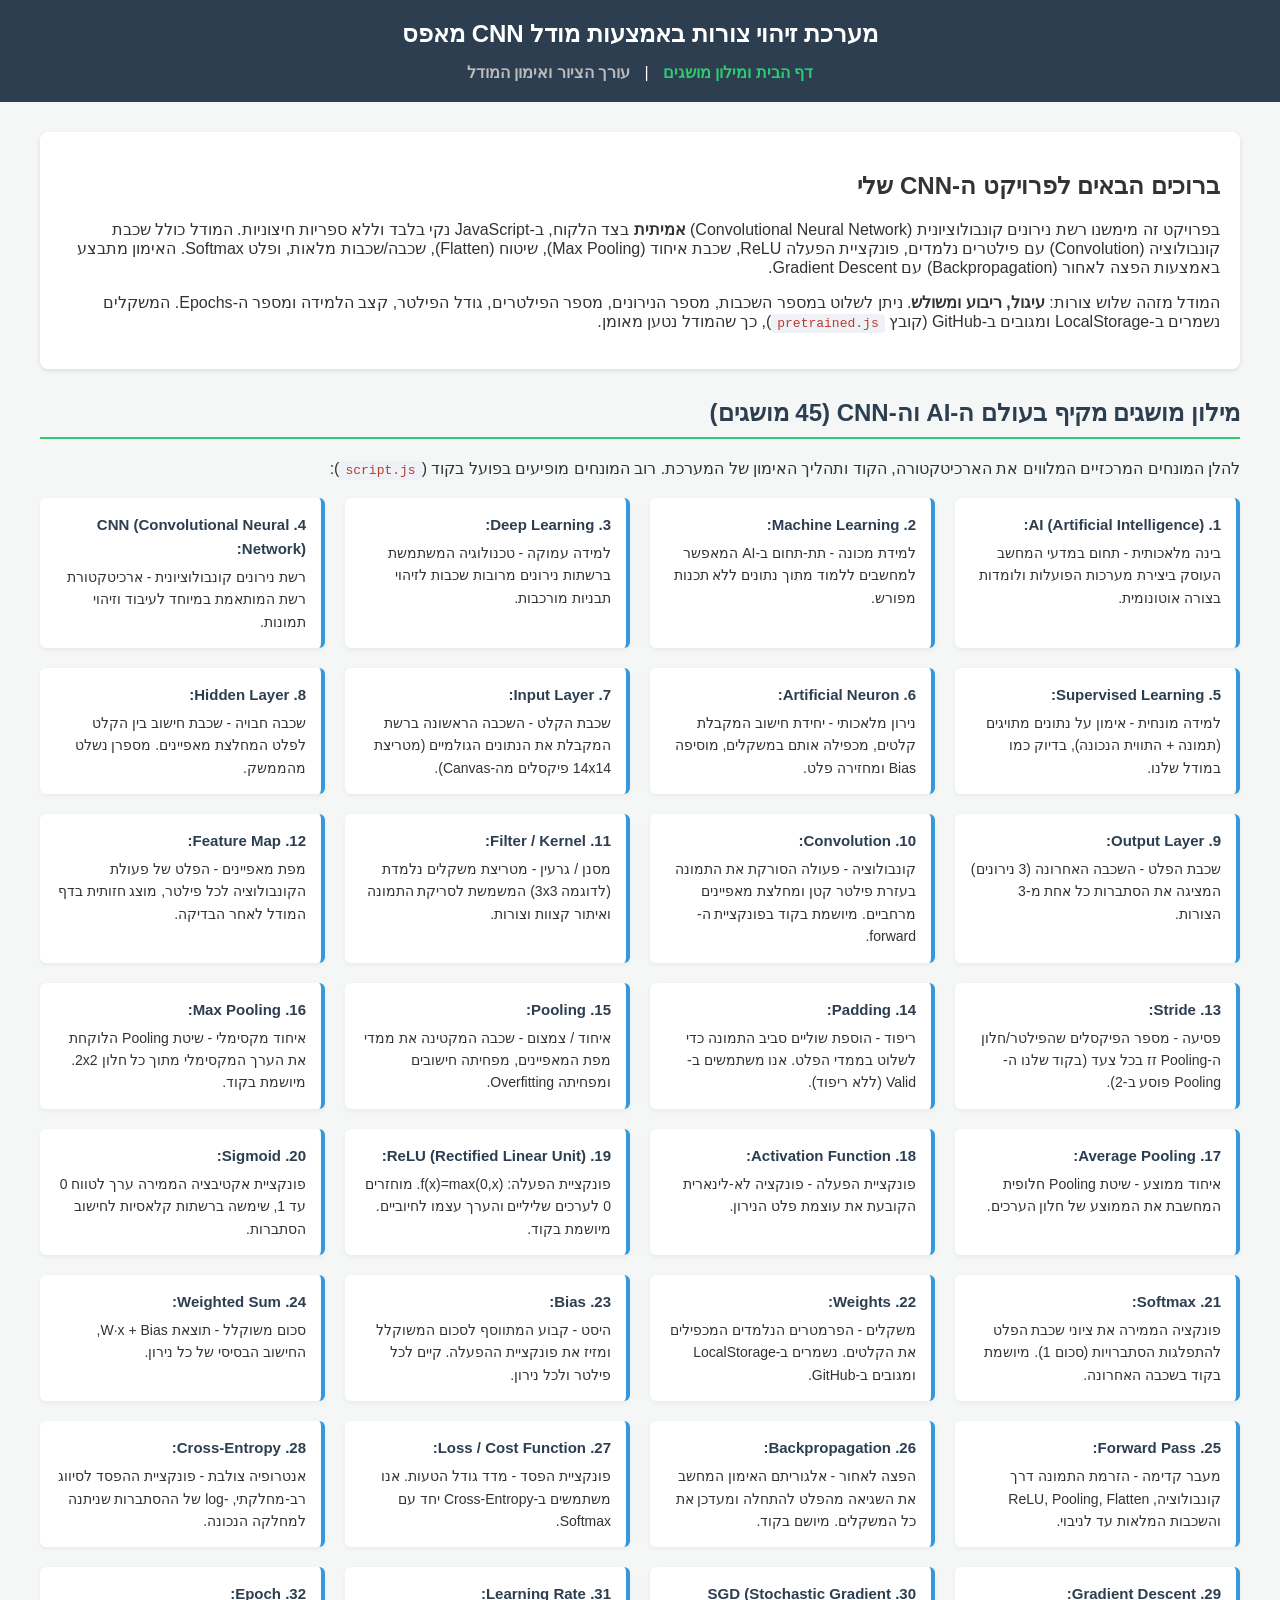
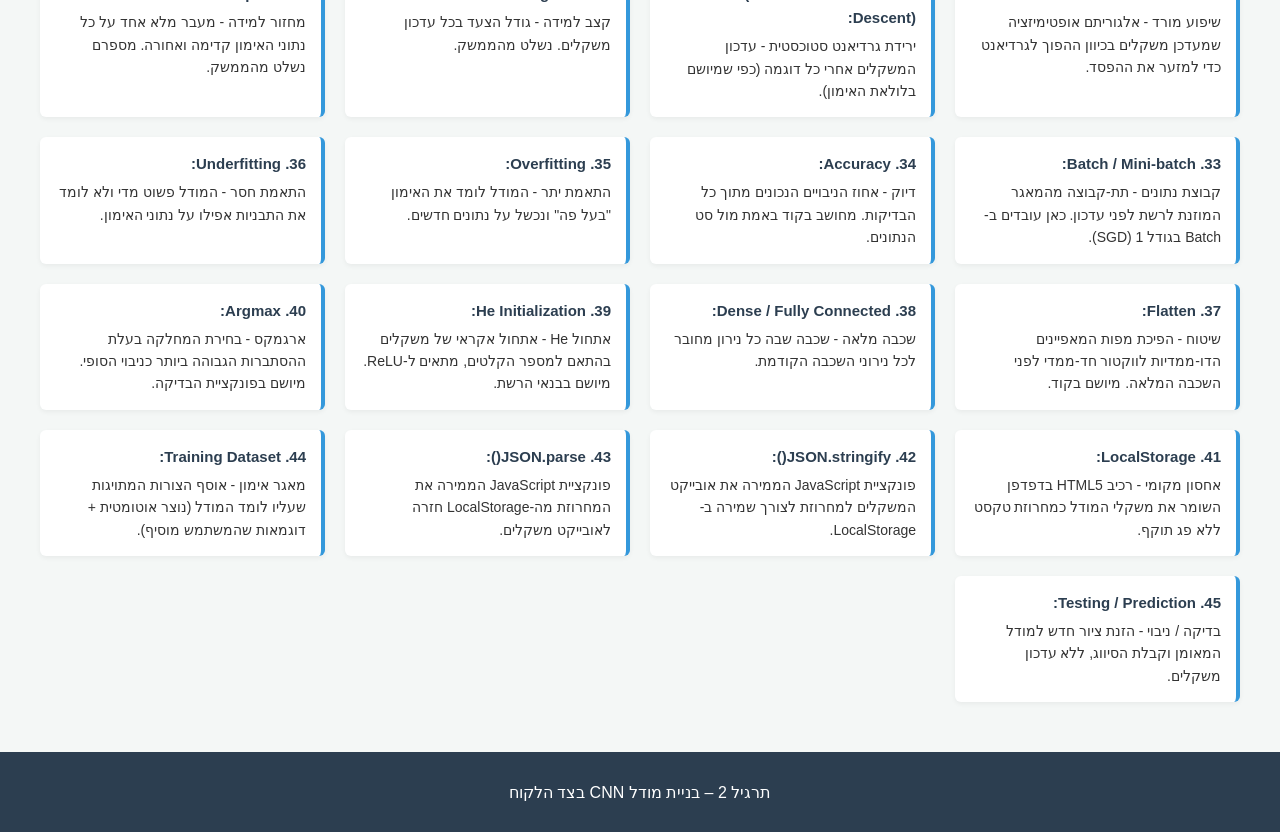
==== commit 3de97aac: "Update index.html" ====
--- a/index.html
+++ b/index.html
@@ -77,7 +77,7 @@
     </main>
 
     <footer>
-        <p>© 2026 פותח במסגרת קורס פיתוח פלטפורמות WEB | אפקה</p>
+        <p>תרגיל 2 – בניית מודל CNN בצד הלקוח</p>
     </footer>
 
 </body>
--- a/style.css
+++ b/style.css
@@ -274,3 +274,119 @@
     margin-top: 50px;
     box-sizing: border-box;
 }
+
+/* ===== תוספות לפרויקט ה-CNN ===== */
+
+code {
+    background-color: #eef2f7;
+    padding: 2px 6px;
+    border-radius: 4px;
+    font-family: Consolas, monospace;
+    font-size: 13px;
+    color: #c0392b;
+}
+
+#intro code { direction: ltr; display: inline-block; }
+
+/* שדות נעולים לאחר קביעת הפרמטרים */
+.control-group input:disabled, .control-group select:disabled {
+    background-color: #ecf0f1;
+    color: #7f8c8d;
+    cursor: not-allowed;
+}
+
+#model-arch {
+    display: block;
+    margin-top: 4px;
+    padding: 8px 10px;
+    background-color: #eef7f2;
+    border: 1px solid #d4e9df;
+    border-radius: 6px;
+    font-size: 12px;
+    font-family: Consolas, monospace;
+    color: #16794f;
+    direction: ltr;
+    text-align: left;
+    line-height: 1.7;
+    word-break: break-word;
+}
+
+/* ברי הסתברות של הניבוי */
+.prob-bars {
+    margin-top: 15px;
+    text-align: right;
+}
+
+.prob-row {
+    display: flex;
+    align-items: center;
+    gap: 10px;
+    margin: 6px 0;
+}
+
+.prob-label {
+    width: 70px;
+    font-size: 14px;
+    font-weight: bold;
+    color: #2c3e50;
+}
+
+.prob-track {
+    flex: 1;
+    background-color: #ecf0f1;
+    border-radius: 10px;
+    height: 18px;
+    overflow: hidden;
+}
+
+.prob-fill {
+    height: 100%;
+    background-color: #2ecc71;
+    border-radius: 10px;
+    transition: width 0.4s;
+}
+
+.prob-val {
+    width: 55px;
+    font-size: 13px;
+    color: #34495e;
+    text-align: left;
+}
+
+/* תצוגת מפות המאפיינים */
+.feature-maps-section {
+    margin-top: 25px;
+    border-top: 1px solid #eee;
+    padding-top: 15px;
+}
+
+.feature-maps-section h3 {
+    color: #2c3e50;
+    font-size: 16px;
+    margin-bottom: 5px;
+}
+
+.feature-maps {
+    display: flex;
+    flex-wrap: wrap;
+    gap: 12px;
+    justify-content: center;
+    margin-top: 10px;
+}
+
+.feature-map-wrap {
+    text-align: center;
+}
+
+.feature-map {
+    border: 1px solid #bdc3c7;
+    border-radius: 4px;
+    background-color: #000;
+    image-rendering: pixelated;
+}
+
+.feature-map-cap {
+    font-size: 11px;
+    color: #7f8c8d;
+    margin-top: 3px;
+}
